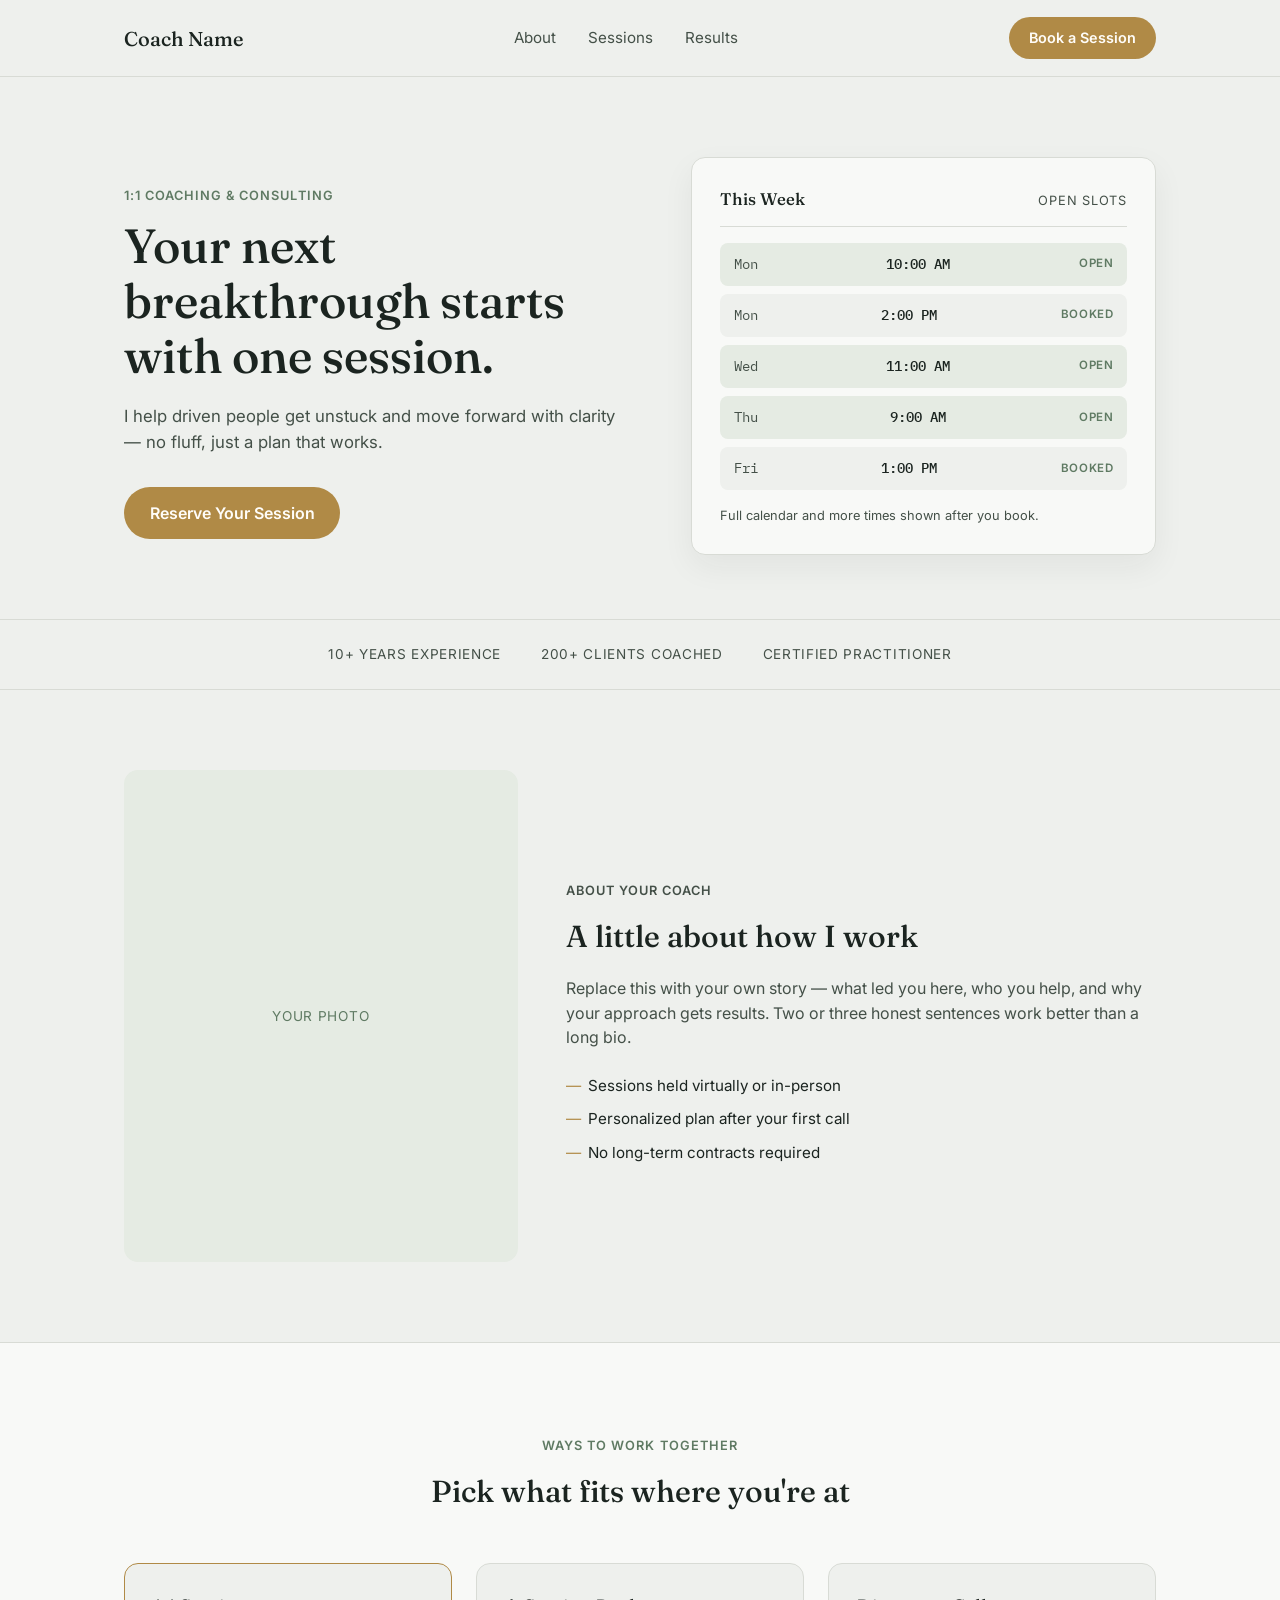
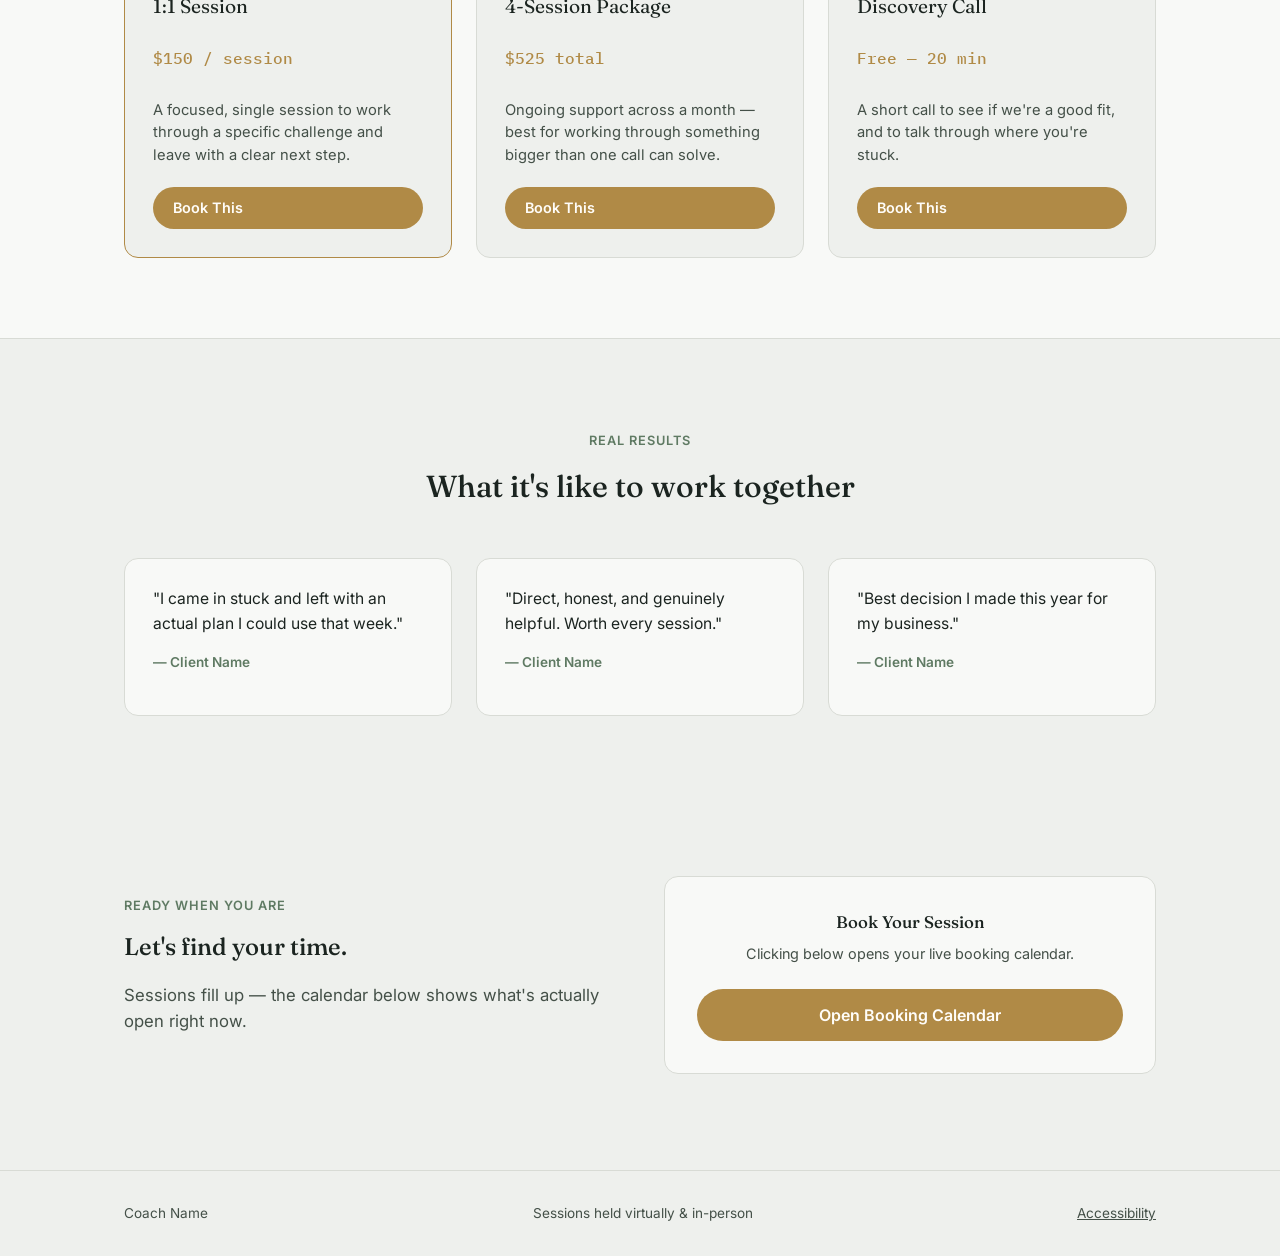
==== index.html @ 75745d4f "Initial commit" ====
<!DOCTYPE html>
<html lang="en">
<head>
<meta charset="UTF-8">
<meta name="viewport" content="width=device-width, initial-scale=1.0">
<title>Coaching & Consulting — Book a Session</title>
<link rel="preconnect" href="https://fonts.googleapis.com">
<link href="https://fonts.googleapis.com/css2?family=Fraunces:opsz,wght@9..144,400;9..144,500;9..144,600&family=Inter:wght@400;500;600&family=IBM+Plex+Mono:wght@400;500&display=swap" rel="stylesheet">
<link rel="stylesheet" href="style.css">
</head>
<body>

<header class="site-header">
  <div class="wrap header-row">
    <span class="brand" id="brand-name">Coach Name</span>
    <nav class="nav">
      <a href="#about">About</a>
      <a href="#services">Sessions</a>
      <a href="#testimonials">Results</a>
    </nav>
    <a href="#booking" class="btn btn-brass btn-small">Book a Session</a>
  </div>
</header>

<main>

  <!-- HERO: The Session Ledger -->
  <section class="hero">
    <div class="wrap hero-grid">
      <div class="hero-copy">
        <p class="eyebrow">1:1 Coaching &amp; Consulting</p>
        <h1>Your next breakthrough starts with one session.</h1>
        <p class="hero-sub" id="hero-subtext">I help driven people get unstuck and move forward with clarity — no fluff, just a plan that works.</p>
        <a href="#booking" class="btn btn-brass">Reserve Your Session</a>
      </div>

      <div class="ledger" aria-label="This week's available sessions">
        <div class="ledger-head">
          <span class="ledger-title">This Week</span>
          <span class="ledger-sub">Open Slots</span>
        </div>
        <div class="ledger-strip" id="ledger-strip">
          <!-- populated by app.js from CONFIG.availability -->
        </div>
        <p class="ledger-note">Full calendar and more times shown after you book.</p>
      </div>
    </div>
  </section>

  <!-- TRUST STRIP -->
  <section class="trust-strip">
    <div class="wrap trust-row" id="trust-row">
      <!-- populated by app.js from CONFIG.credentials -->
    </div>
  </section>

  <!-- ABOUT -->
  <section id="about" class="about">
    <div class="wrap about-grid">
      <div class="about-photo" id="about-photo">
        <span class="photo-label">Your Photo</span>
      </div>
      <div class="about-copy">
        <p class="eyebrow">About Your Coach</p>
        <h2 id="about-heading">A little about how I work</h2>
        <p id="about-body">Replace this with your own story — what led you here, who you help, and why your approach gets results. Two or three honest sentences work better than a long bio.</p>
        <ul class="about-facts" id="about-facts">
          <!-- populated by app.js from CONFIG.aboutFacts -->
        </ul>
      </div>
    </div>
  </section>

  <!-- SERVICES -->
  <section id="services" class="services">
    <div class="wrap">
      <p class="eyebrow center">Ways to Work Together</p>
      <h2 class="center">Pick what fits where you're at</h2>
      <div class="service-grid" id="service-grid">
        <!-- populated by app.js from CONFIG.services -->
      </div>
    </div>
  </section>

  <!-- TESTIMONIALS -->
  <section id="testimonials" class="testimonials">
    <div class="wrap">
      <p class="eyebrow center">Real Results</p>
      <h2 class="center">What it's like to work together</h2>
      <div class="testimonial-grid" id="testimonial-grid">
        <!-- populated by app.js from CONFIG.testimonials -->
      </div>
    </div>
  </section>

  <!-- BOOKING -->
  <section id="booking" class="booking">
    <div class="wrap booking-grid">
      <div>
        <p class="eyebrow">Ready When You Are</p>
        <h2>Let's find your time.</h2>
        <p class="hero-sub">Sessions fill up — the calendar below shows what's actually open right now.</p>
      </div>
      <div class="booking-card">
        <p class="ledger-title">Book Your Session</p>
        <p class="booking-note">Clicking below opens your live booking calendar.</p>
        <!-- CLIENT ACTION REQUIRED: replace # with your Calendly / Cal.com / booking link -->
        <a href="#" id="booking-link" class="btn btn-brass btn-wide">Open Booking Calendar</a>
      </div>
    </div>
  </section>

</main>

<footer class="site-footer">
  <div class="wrap footer-row">
    <span id="footer-name">Coach Name</span>
    <span class="footer-muted">Sessions held virtually &amp; in-person</span>
    <a class="footer-muted" href="accessibility.html">Accessibility</a>
  </div>
</footer>

<script src="app.js"></script>
</body>
</html>
---- style.css ----
/* =========================================================================
   COACH & CONSULTANT BOOKING TEMPLATE
   Palette: ink / paper / brass / sage — a "session ledger" aesthetic
   ========================================================================= */

:root {
    --ink: #1B2420;
    --ink-soft: #445048;
    --paper: #EEF0ED;
    --paper-raised: #F8F9F7;
    --brass: #B08A46;
    --brass-hover: #96702F;
    --sage: #5F7A63;
    --sage-soft: #E5EBE3;
    --line: #D8DBD5;
    --radius: 14px;
}

* { box-sizing: border-box; }

body {
    margin: 0;
    background: var(--paper);
    color: var(--ink);
    font-family: 'Inter', -apple-system, BlinkMacSystemFont, sans-serif;
    line-height: 1.55;
    -webkit-font-smoothing: antialiased;
}

h1, h2, .brand, .ledger-title {
    font-family: 'Fraunces', Georgia, serif;
    font-weight: 500;
    color: var(--ink);
    margin: 0;
}

.mono, .ledger-day, .ledger-time { font-family: 'IBM Plex Mono', monospace; }

.wrap {
    max-width: 1080px;
    margin: 0 auto;
    padding: 0 24px;
}

a { color: inherit; }

/* --- Header --- */
.site-header {
    position: sticky;
    top: 0;
    background: rgba(238, 240, 237, 0.92);
    backdrop-filter: blur(8px);
    border-bottom: 1px solid var(--line);
    z-index: 10;
}

.header-row {
    display: flex;
    align-items: center;
    justify-content: space-between;
    height: 76px;
}

.brand { font-size: 1.25rem; }

.nav { display: flex; gap: 2rem; }
.nav a {
    text-decoration: none;
    font-size: 0.95rem;
    color: var(--ink-soft);
    transition: color 0.2s ease;
}
.nav a:hover { color: var(--ink); }

/* --- Buttons --- */
.btn {
    display: inline-block;
    text-decoration: none;
    font-weight: 600;
    border-radius: 999px;
    padding: 0.85rem 1.6rem;
    transition: background-color 0.2s ease, transform 0.1s ease;
}
.btn-brass { background: var(--brass); color: #FFFDF9; }
.btn-brass:hover { background: var(--brass-hover); }
.btn-brass:active { transform: scale(0.98); }
.btn:focus-visible { outline: 2px solid var(--brass); outline-offset: 3px; }
.btn-small { padding: 0.6rem 1.25rem; font-size: 0.9rem; }
.btn-wide { display: block; text-align: center; width: 100%; }

/* --- Hero --- */
.hero { padding: 5rem 0 4rem; }
.hero-grid {
    display: grid;
    grid-template-columns: 1.1fr 1fr;
    gap: 3.5rem;
    align-items: center;
}
.eyebrow {
    text-transform: uppercase;
    letter-spacing: 0.08em;
    font-size: 0.8rem;
    font-weight: 600;
    color: var(--sage);
    margin-bottom: 0.75rem;
}
.eyebrow.center, h2.center { text-align: center; }
h1 { font-size: clamp(2.1rem, 4vw, 3rem); line-height: 1.15; margin-bottom: 1.25rem; }
.hero-sub { color: var(--ink-soft); font-size: 1.05rem; margin-bottom: 2rem; max-width: 46ch; }

/* Signature element: the ledger */
.ledger {
    background: var(--paper-raised);
    border: 1px solid var(--line);
    border-radius: var(--radius);
    padding: 1.75rem;
    box-shadow: 0 12px 32px rgba(27, 36, 32, 0.06);
}
.ledger-head {
    display: flex;
    justify-content: space-between;
    align-items: baseline;
    border-bottom: 1px solid var(--line);
    padding-bottom: 0.85rem;
    margin-bottom: 1rem;
}
.ledger-title { font-size: 1.05rem; }
.ledger-sub { font-size: 0.8rem; color: var(--ink-soft); text-transform: uppercase; letter-spacing: 0.06em; }
.ledger-strip { display: flex; flex-direction: column; gap: 0.5rem; }
.ledger-row {
    display: flex;
    justify-content: space-between;
    align-items: center;
    padding: 0.65rem 0.85rem;
    border-radius: 8px;
    background: var(--paper);
}
.ledger-row.is-open { background: var(--sage-soft); }
.ledger-day { font-size: 0.85rem; color: var(--ink-soft); }
.ledger-time { font-size: 0.9rem; font-weight: 500; }
.ledger-status {
    font-size: 0.72rem;
    text-transform: uppercase;
    letter-spacing: 0.05em;
    font-weight: 600;
    color: var(--sage);
}
.ledger-note { font-size: 0.8rem; color: var(--ink-soft); margin: 1rem 0 0; }

/* --- Trust strip --- */
.trust-strip { border-top: 1px solid var(--line); border-bottom: 1px solid var(--line); padding: 1.5rem 0; }
.trust-row {
    display: flex;
    flex-wrap: wrap;
    justify-content: center;
    gap: 2.5rem;
    color: var(--ink-soft);
    font-size: 0.85rem;
    text-transform: uppercase;
    letter-spacing: 0.05em;
}

/* --- About --- */
.about { padding: 5rem 0; }
.about-grid { display: grid; grid-template-columns: 0.8fr 1.2fr; gap: 3rem; align-items: center; }
.about-photo {
    aspect-ratio: 4 / 5;
    background: var(--sage-soft);
    border-radius: var(--radius);
    display: flex;
    align-items: center;
    justify-content: center;
    overflow: hidden;
}
.about-photo.has-photo { background: var(--paper-raised); }
.about-photo img {
    width: 100%;
    height: 100%;
    object-fit: cover;
    display: block;
}
.photo-label { color: var(--sage); font-size: 0.85rem; text-transform: uppercase; letter-spacing: 0.05em; }
.about-copy h2 { margin-bottom: 1rem; font-size: 1.9rem; }
.about-copy p { color: var(--ink-soft); }
.about-facts { list-style: none; padding: 0; margin: 1.5rem 0 0; display: flex; flex-direction: column; gap: 0.6rem; }
.about-facts li {
    padding-left: 1.4rem;
    position: relative;
    font-size: 0.95rem;
}
.about-facts li::before {
    content: '—';
    position: absolute;
    left: 0;
    color: var(--brass);
}

/* --- Services --- */
.services { padding: 5rem 0; background: var(--paper-raised); border-top: 1px solid var(--line); border-bottom: 1px solid var(--line); }
.services h2 { margin: 0.5rem 0 3rem; font-size: 1.9rem; }
.service-grid { display: grid; grid-template-columns: repeat(3, 1fr); gap: 1.5rem; }
.service-card {
    background: var(--paper);
    border: 1px solid var(--line);
    border-radius: var(--radius);
    padding: 1.75rem;
    display: flex;
    flex-direction: column;
}
.service-card.is-featured { border-color: var(--brass); }
.service-name { font-family: 'Fraunces', serif; font-size: 1.2rem; margin: 0 0 0.5rem; }
.service-price { font-family: 'IBM Plex Mono', monospace; color: var(--brass); font-weight: 500; margin-bottom: 0.85rem; }
.service-desc { color: var(--ink-soft); font-size: 0.92rem; flex-grow: 1; margin-bottom: 1.25rem; }

/* --- Testimonials --- */
.testimonials { padding: 5rem 0; }
.testimonials h2 { margin: 0.5rem 0 3rem; font-size: 1.9rem; }
.testimonial-grid { display: grid; grid-template-columns: repeat(3, 1fr); gap: 1.5rem; }
.testimonial-card {
    background: var(--paper-raised);
    border: 1px solid var(--line);
    border-radius: var(--radius);
    padding: 1.75rem;
}
.testimonial-quote { font-size: 0.98rem; margin: 0 0 1rem; }
.testimonial-name { font-size: 0.85rem; color: var(--sage); font-weight: 600; }

/* --- Booking --- */
.booking { padding: 5rem 0 6rem; }
.booking-grid { display: grid; grid-template-columns: 1fr 1fr; gap: 3rem; align-items: center; }
.booking-card {
    background: var(--paper-raised);
    border: 1px solid var(--line);
    border-radius: var(--radius);
    padding: 2rem;
    text-align: center;
}
.booking-note { color: var(--ink-soft); font-size: 0.9rem; margin: 0.5rem 0 1.5rem; }

/* --- Footer --- */
.site-footer { border-top: 1px solid var(--line); padding: 2rem 0; }
.footer-row { display: flex; justify-content: space-between; font-size: 0.85rem; color: var(--ink-soft); }
.footer-muted { color: var(--ink-soft); }

/* --- Scroll reveal --- */
.reveal { opacity: 0; transform: translateY(14px); transition: opacity 0.6s ease, transform 0.6s ease; }
.reveal.is-visible { opacity: 1; transform: none; }
@media (prefers-reduced-motion: reduce) {
    .reveal { opacity: 1; transform: none; transition: none; }
}

/* --- Responsive --- */
@media (max-width: 860px) {
    .hero-grid, .about-grid, .booking-grid { grid-template-columns: 1fr; }
    .about-photo { max-width: 320px; }
    .service-grid, .testimonial-grid { grid-template-columns: 1fr; }
    .nav { display: none; }
}
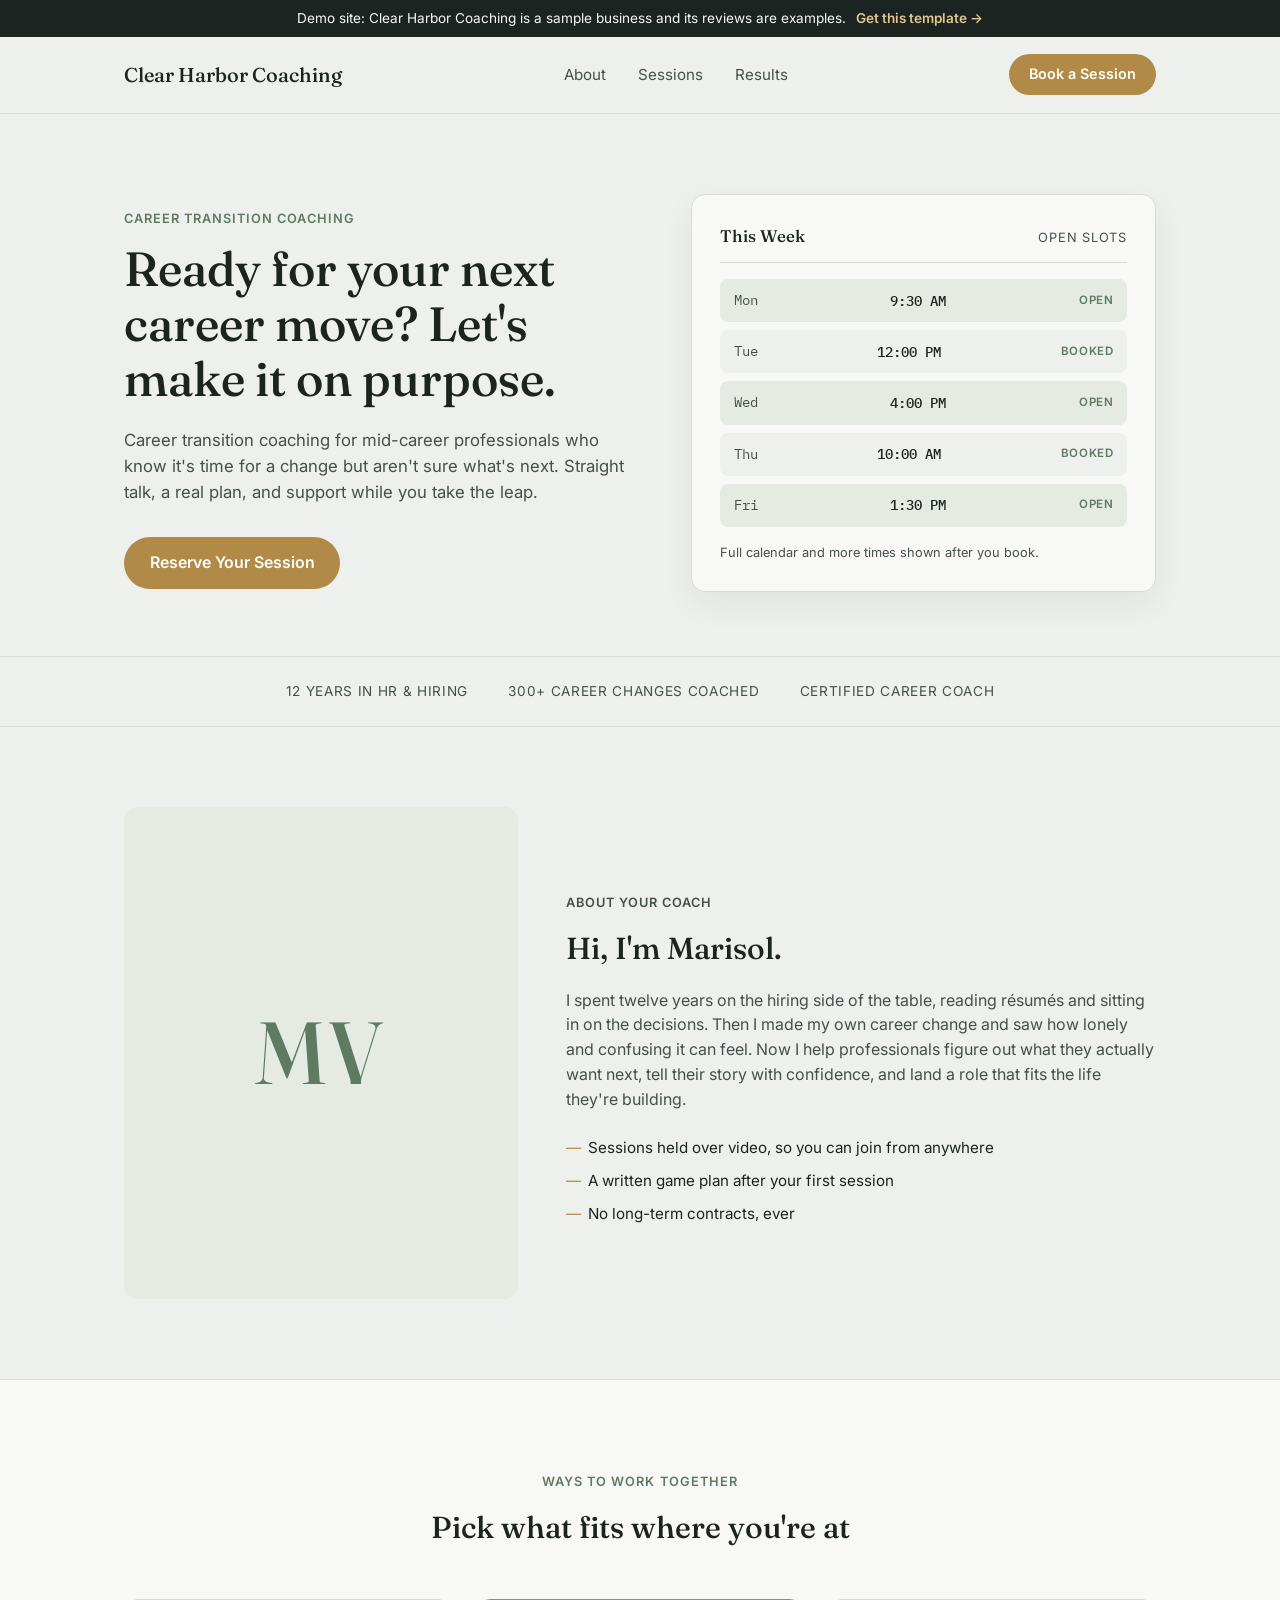
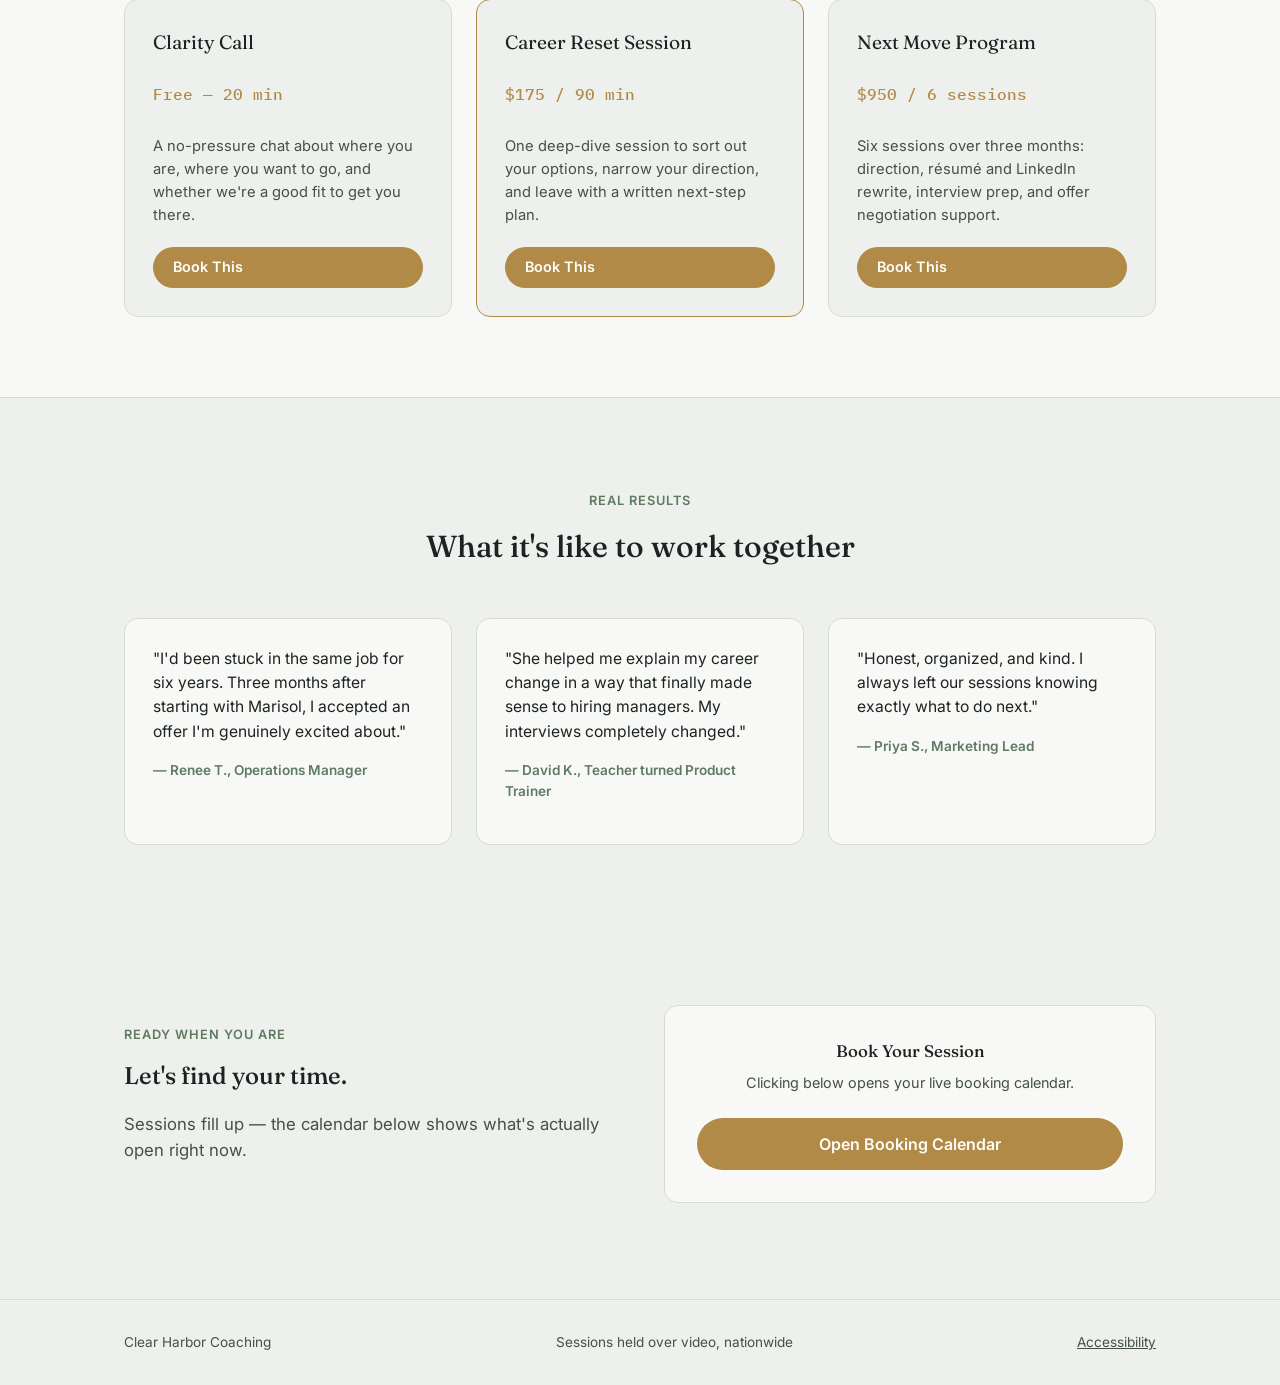
==== commit 24475bad: "Fill demo with sample business: Clear Harbor Coaching Adds sample copy, services, and testimonials, " ====
--- a/index.html
+++ b/index.html
@@ -3,16 +3,20 @@
 <head>
 <meta charset="UTF-8">
 <meta name="viewport" content="width=device-width, initial-scale=1.0">
-<title>Coaching & Consulting — Book a Session</title>
+<title>Clear Harbor Coaching — Career Transition Coaching</title>
+<meta name="description" content="Career transition coaching for mid-career professionals. Book a free 20-minute clarity call with Marisol at Clear Harbor Coaching.">
+<meta name="robots" content="noindex">
 <link rel="preconnect" href="https://fonts.googleapis.com">
 <link href="https://fonts.googleapis.com/css2?family=Fraunces:opsz,wght@9..144,400;9..144,500;9..144,600&family=Inter:wght@400;500;600&family=IBM+Plex+Mono:wght@400;500&display=swap" rel="stylesheet">
 <link rel="stylesheet" href="style.css">
 </head>
 <body>
 
+<div class="demo-bar">Demo site: Clear Harbor Coaching is a sample business and its reviews are examples. <a href="https://payhip.com/b/184kI">Get this template &rarr;</a></div>
+
 <header class="site-header">
   <div class="wrap header-row">
-    <span class="brand" id="brand-name">Coach Name</span>
+    <span class="brand" id="brand-name">Clear Harbor Coaching</span>
     <nav class="nav">
       <a href="#about">About</a>
       <a href="#services">Sessions</a>
@@ -28,7 +32,7 @@
   <section class="hero">
     <div class="wrap hero-grid">
       <div class="hero-copy">
-        <p class="eyebrow">1:1 Coaching &amp; Consulting</p>
+        <p class="eyebrow">Career Transition Coaching</p>
         <h1>Your next breakthrough starts with one session.</h1>
         <p class="hero-sub" id="hero-subtext">I help driven people get unstuck and move forward with clarity — no fluff, just a plan that works.</p>
         <a href="#booking" class="btn btn-brass">Reserve Your Session</a>
@@ -58,7 +62,7 @@
   <section id="about" class="about">
     <div class="wrap about-grid">
       <div class="about-photo" id="about-photo">
-        <span class="photo-label">Your Photo</span>
+        <span class="photo-monogram" aria-label="Marisol, Clear Harbor Coaching">MV</span>
       </div>
       <div class="about-copy">
         <p class="eyebrow">About Your Coach</p>
@@ -114,8 +118,8 @@
 
 <footer class="site-footer">
   <div class="wrap footer-row">
-    <span id="footer-name">Coach Name</span>
-    <span class="footer-muted">Sessions held virtually &amp; in-person</span>
+    <span id="footer-name">Clear Harbor Coaching</span>
+    <span class="footer-muted">Sessions held over video, nationwide</span>
     <a class="footer-muted" href="accessibility.html">Accessibility</a>
   </div>
 </footer>
--- a/style.css
+++ b/style.css
@@ -256,3 +256,22 @@
     .service-grid, .testimonial-grid { grid-template-columns: 1fr; }
     .nav { display: none; }
 }
+
+/* ---- Demo-only additions ---- */
+.photo-monogram {
+    font-family: 'Fraunces', Georgia, serif;
+    font-size: clamp(3.5rem, 9vw, 5.5rem);
+    font-weight: 500;
+    color: var(--sage);
+    letter-spacing: 0.04em;
+}
+.demo-bar {
+    background: var(--ink);
+    color: var(--paper-raised);
+    font-size: 0.85rem;
+    text-align: center;
+    padding: 0.55rem 1rem;
+    line-height: 1.4;
+}
+.demo-bar a { color: #E2C68F; font-weight: 600; text-decoration: none; margin-left: 0.35rem; white-space: nowrap; }
+.demo-bar a:hover { text-decoration: underline; }
